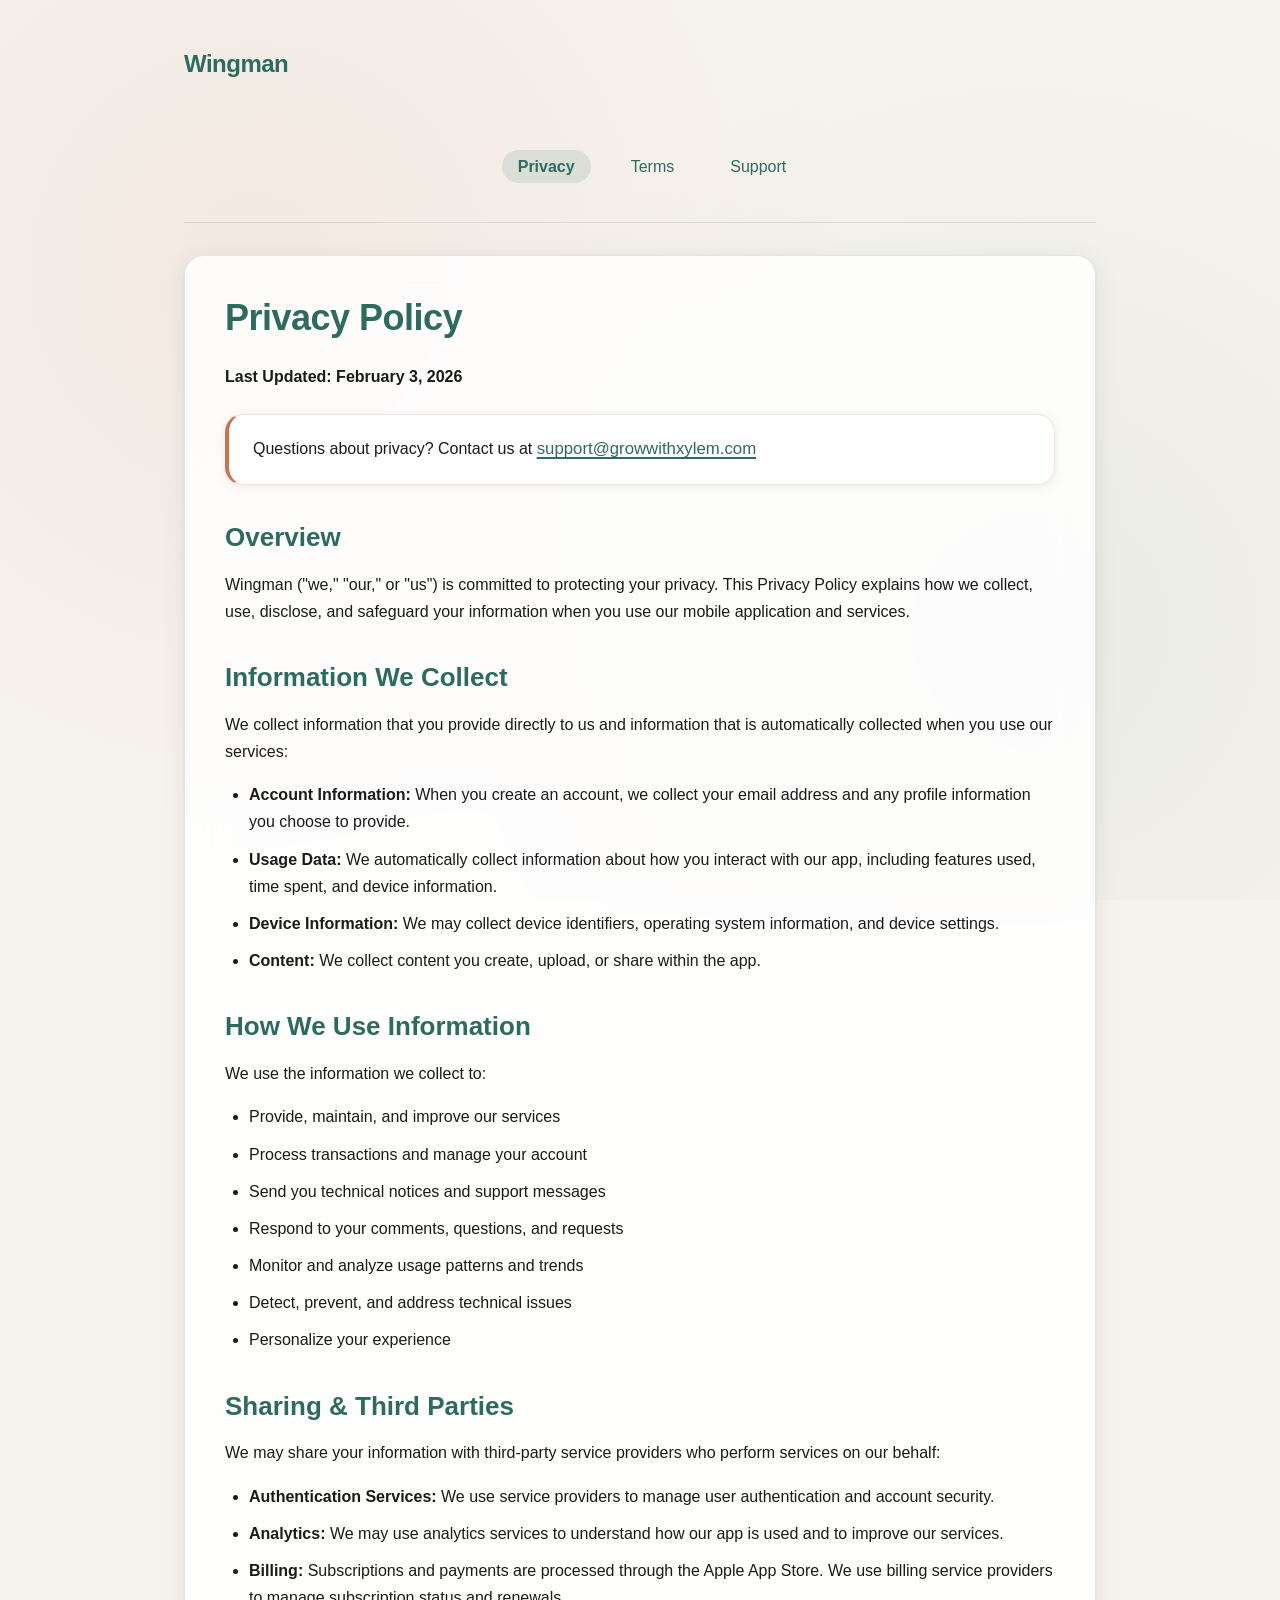
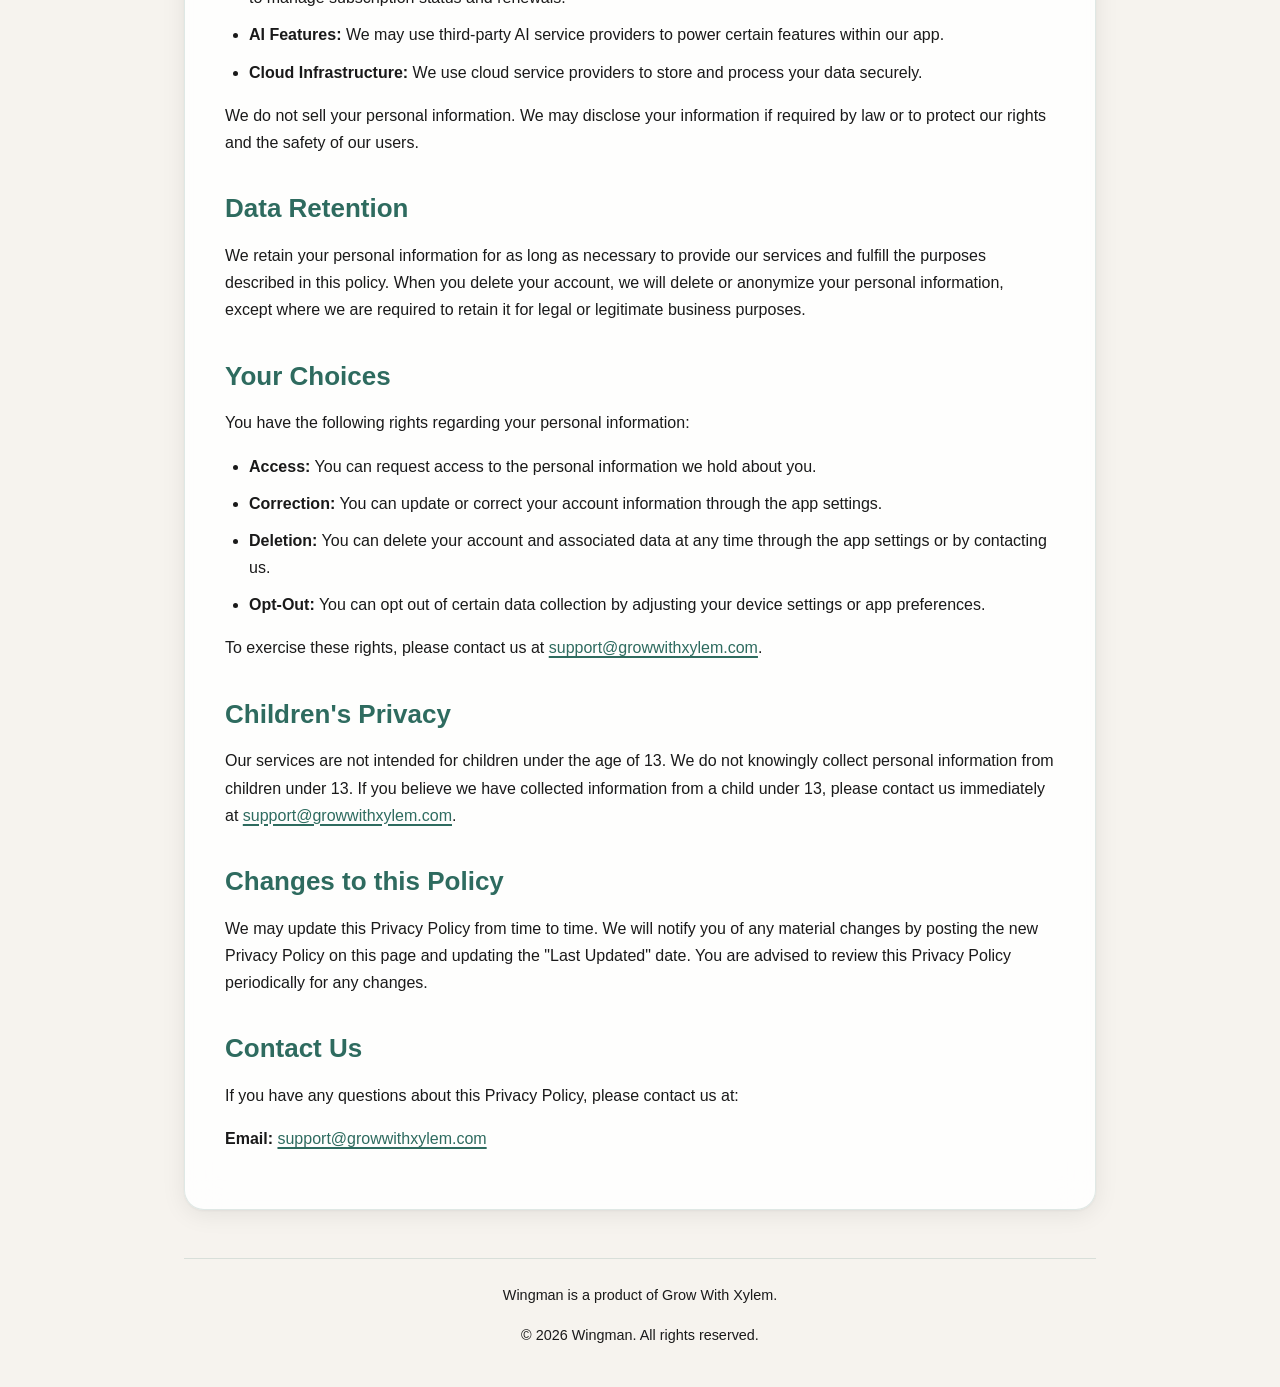
==== privacy.html @ 13e475b4 "Initial Wingman legal and support pages" ====
<!DOCTYPE html>
<html lang="en">
<head>
    <meta charset="UTF-8">
    <meta name="viewport" content="width=device-width, initial-scale=1.0">
    <meta name="description" content="Wingman Privacy Policy - Learn how we collect, use, and protect your personal information when using our mobile application and services.">
    <title>Privacy Policy - Wingman</title>
    <link rel="stylesheet" href="styles.css">
</head>
<body>
    <div class="wrap">
        <header>
            <div class="wingman-mark">Wingman</div>
        </header>

        <nav>
            <ul>
                <li><a href="privacy.html" class="current">Privacy</a></li>
                <li><a href="terms.html">Terms</a></li>
                <li><a href="support.html">Support</a></li>
            </ul>
        </nav>

        <main>
            <h1>Privacy Policy</h1>
            <p><strong>Last Updated: February 3, 2026</strong></p>

            <div class="support-email">
                <p>Questions about privacy? Contact us at <a href="mailto:support@growwithxylem.com">support@growwithxylem.com</a></p>
            </div>

            <h2>Overview</h2>
            <p>Wingman ("we," "our," or "us") is committed to protecting your privacy. This Privacy Policy explains how we collect, use, disclose, and safeguard your information when you use our mobile application and services.</p>

            <h2>Information We Collect</h2>
            <p>We collect information that you provide directly to us and information that is automatically collected when you use our services:</p>
            <ul>
                <li><strong>Account Information:</strong> When you create an account, we collect your email address and any profile information you choose to provide.</li>
                <li><strong>Usage Data:</strong> We automatically collect information about how you interact with our app, including features used, time spent, and device information.</li>
                <li><strong>Device Information:</strong> We may collect device identifiers, operating system information, and device settings.</li>
                <li><strong>Content:</strong> We collect content you create, upload, or share within the app.</li>
            </ul>

            <h2>How We Use Information</h2>
            <p>We use the information we collect to:</p>
            <ul>
                <li>Provide, maintain, and improve our services</li>
                <li>Process transactions and manage your account</li>
                <li>Send you technical notices and support messages</li>
                <li>Respond to your comments, questions, and requests</li>
                <li>Monitor and analyze usage patterns and trends</li>
                <li>Detect, prevent, and address technical issues</li>
                <li>Personalize your experience</li>
            </ul>

            <h2>Sharing & Third Parties</h2>
            <p>We may share your information with third-party service providers who perform services on our behalf:</p>
            <ul>
                <li><strong>Authentication Services:</strong> We use service providers to manage user authentication and account security.</li>
                <li><strong>Analytics:</strong> We may use analytics services to understand how our app is used and to improve our services.</li>
                <li><strong>Billing:</strong> Subscriptions and payments are processed through the Apple App Store. We use billing service providers to manage subscription status and renewals.</li>
                <li><strong>AI Features:</strong> We may use third-party AI service providers to power certain features within our app.</li>
                <li><strong>Cloud Infrastructure:</strong> We use cloud service providers to store and process your data securely.</li>
            </ul>
            <p>We do not sell your personal information. We may disclose your information if required by law or to protect our rights and the safety of our users.</p>

            <h2>Data Retention</h2>
            <p>We retain your personal information for as long as necessary to provide our services and fulfill the purposes described in this policy. When you delete your account, we will delete or anonymize your personal information, except where we are required to retain it for legal or legitimate business purposes.</p>

            <h2>Your Choices</h2>
            <p>You have the following rights regarding your personal information:</p>
            <ul>
                <li><strong>Access:</strong> You can request access to the personal information we hold about you.</li>
                <li><strong>Correction:</strong> You can update or correct your account information through the app settings.</li>
                <li><strong>Deletion:</strong> You can delete your account and associated data at any time through the app settings or by contacting us.</li>
                <li><strong>Opt-Out:</strong> You can opt out of certain data collection by adjusting your device settings or app preferences.</li>
            </ul>
            <p>To exercise these rights, please contact us at <a href="mailto:support@growwithxylem.com">support@growwithxylem.com</a>.</p>

            <h2>Children's Privacy</h2>
            <p>Our services are not intended for children under the age of 13. We do not knowingly collect personal information from children under 13. If you believe we have collected information from a child under 13, please contact us immediately at <a href="mailto:support@growwithxylem.com">support@growwithxylem.com</a>.</p>

            <h2>Changes to this Policy</h2>
            <p>We may update this Privacy Policy from time to time. We will notify you of any material changes by posting the new Privacy Policy on this page and updating the "Last Updated" date. You are advised to review this Privacy Policy periodically for any changes.</p>

            <h2>Contact Us</h2>
            <p>If you have any questions about this Privacy Policy, please contact us at:</p>
            <p><strong>Email:</strong> <a href="mailto:support@growwithxylem.com">support@growwithxylem.com</a></p>
        </main>

        <footer>
            <p>Wingman is a product of Grow With Xylem.</p>
            <p>© 2026 Wingman. All rights reserved.</p>
        </footer>
    </div>
</body>
</html>
---- styles.css ----
/* Wingman "Quiet Confidence" Branding */

/* Design Tokens */
:root {
    --bg-warm: #F6F3EE;
    --primary: #2E6B5F;
    --accent: #C9744E;
    --text-dark: #1A1A1A;
    --text-muted: #5A5A5A;
    --border-subtle: rgba(46, 107, 95, 0.15);
    --shadow-subtle: rgba(0, 0, 0, 0.08);
    --shadow-medium: rgba(0, 0, 0, 0.12);
}

* {
    margin: 0;
    padding: 0;
    box-sizing: border-box;
}

body {
    font-family: -apple-system, BlinkMacSystemFont, 'Segoe UI', Roboto, Oxygen, Ubuntu, Cantarell, sans-serif;
    line-height: 1.7;
    color: var(--text-dark);
    background-color: var(--bg-warm);
    font-size: 16px;
    min-height: 100vh;
    /* Soft radial gradient background */
    background-image: 
        radial-gradient(circle at 20% 30%, rgba(201, 116, 78, 0.08) 0%, transparent 50%),
        radial-gradient(circle at 80% 70%, rgba(46, 107, 95, 0.06) 0%, transparent 50%);
    background-attachment: fixed;
}

.wrap {
    max-width: 960px;
    margin: 0 auto;
    padding: 24px;
}

/* Header with Wingman mark */
header {
    margin-bottom: 32px;
    padding: 20px 0;
}

.wingman-mark {
    display: inline-block;
    font-size: 24px;
    font-weight: 600;
    color: var(--primary);
    letter-spacing: -0.5px;
    text-decoration: none;
}

.wingman-mark:hover {
    color: var(--accent);
    transition: color 0.2s ease;
}

/* Navigation */
nav {
    margin-bottom: 32px;
    padding: 16px 0;
    border-bottom: 1px solid var(--border-subtle);
}

nav ul {
    list-style: none;
    display: flex;
    flex-wrap: wrap;
    gap: 24px;
    justify-content: center;
}

nav a {
    color: var(--primary);
    text-decoration: none;
    font-weight: 500;
    padding: 8px 16px;
    border-radius: 18px;
    transition: all 0.2s ease;
    position: relative;
}

nav a:hover {
    background-color: rgba(46, 107, 95, 0.08);
    color: var(--accent);
}

nav a:focus-visible {
    outline: 2px solid var(--primary);
    outline-offset: 2px;
    background-color: rgba(46, 107, 95, 0.1);
}

nav a:active {
    background-color: rgba(46, 107, 95, 0.12);
}

nav a.current {
    background-color: rgba(46, 107, 95, 0.12);
    color: var(--primary);
    font-weight: 600;
}

/* Main panel card surface */
main {
    background: rgba(255, 255, 255, 0.85);
    backdrop-filter: blur(20px);
    -webkit-backdrop-filter: blur(20px);
    border: 1px solid var(--border-subtle);
    border-radius: 20px;
    padding: 40px;
    box-shadow: 
        0 4px 24px var(--shadow-subtle),
        0 1px 3px rgba(0, 0, 0, 0.05);
    margin-bottom: 32px;
}

/* Typography */
h1 {
    font-size: 2.25em;
    margin-bottom: 24px;
    color: var(--primary);
    font-weight: 600;
    line-height: 1.2;
    letter-spacing: -0.5px;
}

h2 {
    font-size: 1.625em;
    margin-top: 36px;
    margin-bottom: 16px;
    color: var(--primary);
    font-weight: 600;
    line-height: 1.3;
}

h3 {
    font-size: 1.25em;
    margin-top: 24px;
    margin-bottom: 12px;
    color: var(--text-dark);
    font-weight: 600;
    line-height: 1.4;
}

p {
    margin-bottom: 16px;
    color: var(--text-dark);
    line-height: 1.7;
}

ul, ol {
    margin-left: 24px;
    margin-bottom: 16px;
    color: var(--text-dark);
}

li {
    margin-bottom: 10px;
    line-height: 1.7;
}

strong {
    color: var(--text-dark);
    font-weight: 600;
}

/* Links */
a {
    color: var(--primary);
    text-decoration: underline;
    text-decoration-thickness: 1.5px;
    text-underline-offset: 3px;
    transition: all 0.2s ease;
}

a:hover {
    color: var(--accent);
    text-decoration-thickness: 2px;
}

a:focus-visible {
    outline: 2px solid var(--primary);
    outline-offset: 3px;
    border-radius: 4px;
    background-color: rgba(46, 107, 95, 0.1);
    text-decoration: none;
}

a:active {
    color: #1e4a3f;
}

/* Prominent button links */
.link-button {
    display: inline-block;
    padding: 16px 32px;
    background: rgba(255, 255, 255, 0.9);
    backdrop-filter: blur(10px);
    -webkit-backdrop-filter: blur(10px);
    border: 2px solid var(--primary);
    border-radius: 18px;
    color: var(--primary);
    text-decoration: none;
    font-weight: 600;
    font-size: 1.1em;
    transition: all 0.2s ease;
    box-shadow: 0 2px 8px var(--shadow-subtle);
    text-align: center;
    min-width: 200px;
}

.link-button:hover {
    background: var(--primary);
    color: #fff;
    border-color: var(--primary);
    box-shadow: 0 4px 16px rgba(46, 107, 95, 0.2);
    transform: translateY(-2px);
}

.link-button:focus-visible {
    outline: 3px solid var(--primary);
    outline-offset: 3px;
    background: rgba(46, 107, 95, 0.1);
}

.link-button:active {
    transform: translateY(0);
    box-shadow: 0 2px 8px var(--shadow-subtle);
}

.button-group {
    display: flex;
    flex-direction: column;
    gap: 16px;
    margin: 32px 0;
}

@media (min-width: 600px) {
    .button-group {
        flex-direction: row;
        flex-wrap: wrap;
        justify-content: center;
    }
    
    .link-button {
        flex: 1;
        min-width: 180px;
        max-width: 280px;
    }
}

/* Callout box for important notes */
.callout,
.support-email {
    background: rgba(255, 255, 255, 0.9);
    backdrop-filter: blur(10px);
    -webkit-backdrop-filter: blur(10px);
    border: 1px solid rgba(201, 116, 78, 0.2);
    border-left: 4px solid var(--accent);
    border-radius: 18px;
    padding: 20px 24px;
    margin: 24px 0;
    box-shadow: 0 2px 12px var(--shadow-subtle);
}

.callout p,
.support-email p {
    margin-bottom: 8px;
}

.callout p:last-child,
.support-email p:last-child {
    margin-bottom: 0;
}

.callout a,
.support-email a {
    font-weight: 500;
    font-size: 1.05em;
}

.callout a:focus-visible,
.support-email a:focus-visible {
    outline: 2px solid var(--accent);
    outline-offset: 2px;
    background-color: rgba(201, 116, 78, 0.1);
    display: inline-block;
    padding: 2px 4px;
    border-radius: 4px;
}

/* Footer */
footer {
    margin-top: 48px;
    padding-top: 24px;
    border-top: 1px solid var(--border-subtle);
    text-align: center;
    color: var(--text-muted);
    font-size: 0.9em;
}

/* Skip link for accessibility */
.skip-link {
    position: absolute;
    top: -40px;
    left: 0;
    background: var(--primary);
    color: #fff;
    padding: 8px 16px;
    text-decoration: none;
    border-radius: 4px;
    z-index: 100;
    font-weight: 500;
}

.skip-link:focus {
    top: 0;
}

/* Responsive design */
@media (max-width: 768px) {
    .wrap {
        padding: 16px;
    }
    
    main {
        padding: 24px;
        border-radius: 18px;
    }
    
    h1 {
        font-size: 1.875em;
    }
    
    h2 {
        font-size: 1.5em;
        margin-top: 28px;
    }
    
    nav ul {
        flex-direction: column;
        gap: 12px;
        text-align: center;
    }
    
    nav a {
        display: block;
        padding: 10px 16px;
    }
}

@media (max-width: 480px) {
    main {
        padding: 20px;
        border-radius: 16px;
    }
    
    h1 {
        font-size: 1.625em;
    }
    
    h2 {
        font-size: 1.375em;
    }
    
    .callout,
    .support-email {
        padding: 16px 20px;
        border-radius: 16px;
    }
}

/* Print styles */
@media print {
    body {
        background: #fff;
        background-image: none;
    }
    
    main {
        background: #fff;
        backdrop-filter: none;
        border: 1px solid #ddd;
        box-shadow: none;
        page-break-inside: avoid;
    }
    
    nav {
        display: none;
    }
    
    footer {
        border-top: 1px solid #ddd;
    }
    
    a {
        color: #000;
        text-decoration: underline;
    }
    
    a[href^="http"]:after {
        content: " (" attr(href) ")";
        font-size: 0.9em;
        color: #666;
    }
    
    .callout,
    .support-email {
        background: #f9f9f9;
        border: 1px solid #ddd;
        page-break-inside: avoid;
    }
}

/* Fallback for browsers without backdrop-filter support */
@supports not (backdrop-filter: blur(20px)) {
    main {
        background: rgba(255, 255, 255, 0.95);
    }
    
    .callout,
    .support-email {
        background: rgba(255, 255, 255, 0.95);
    }
}
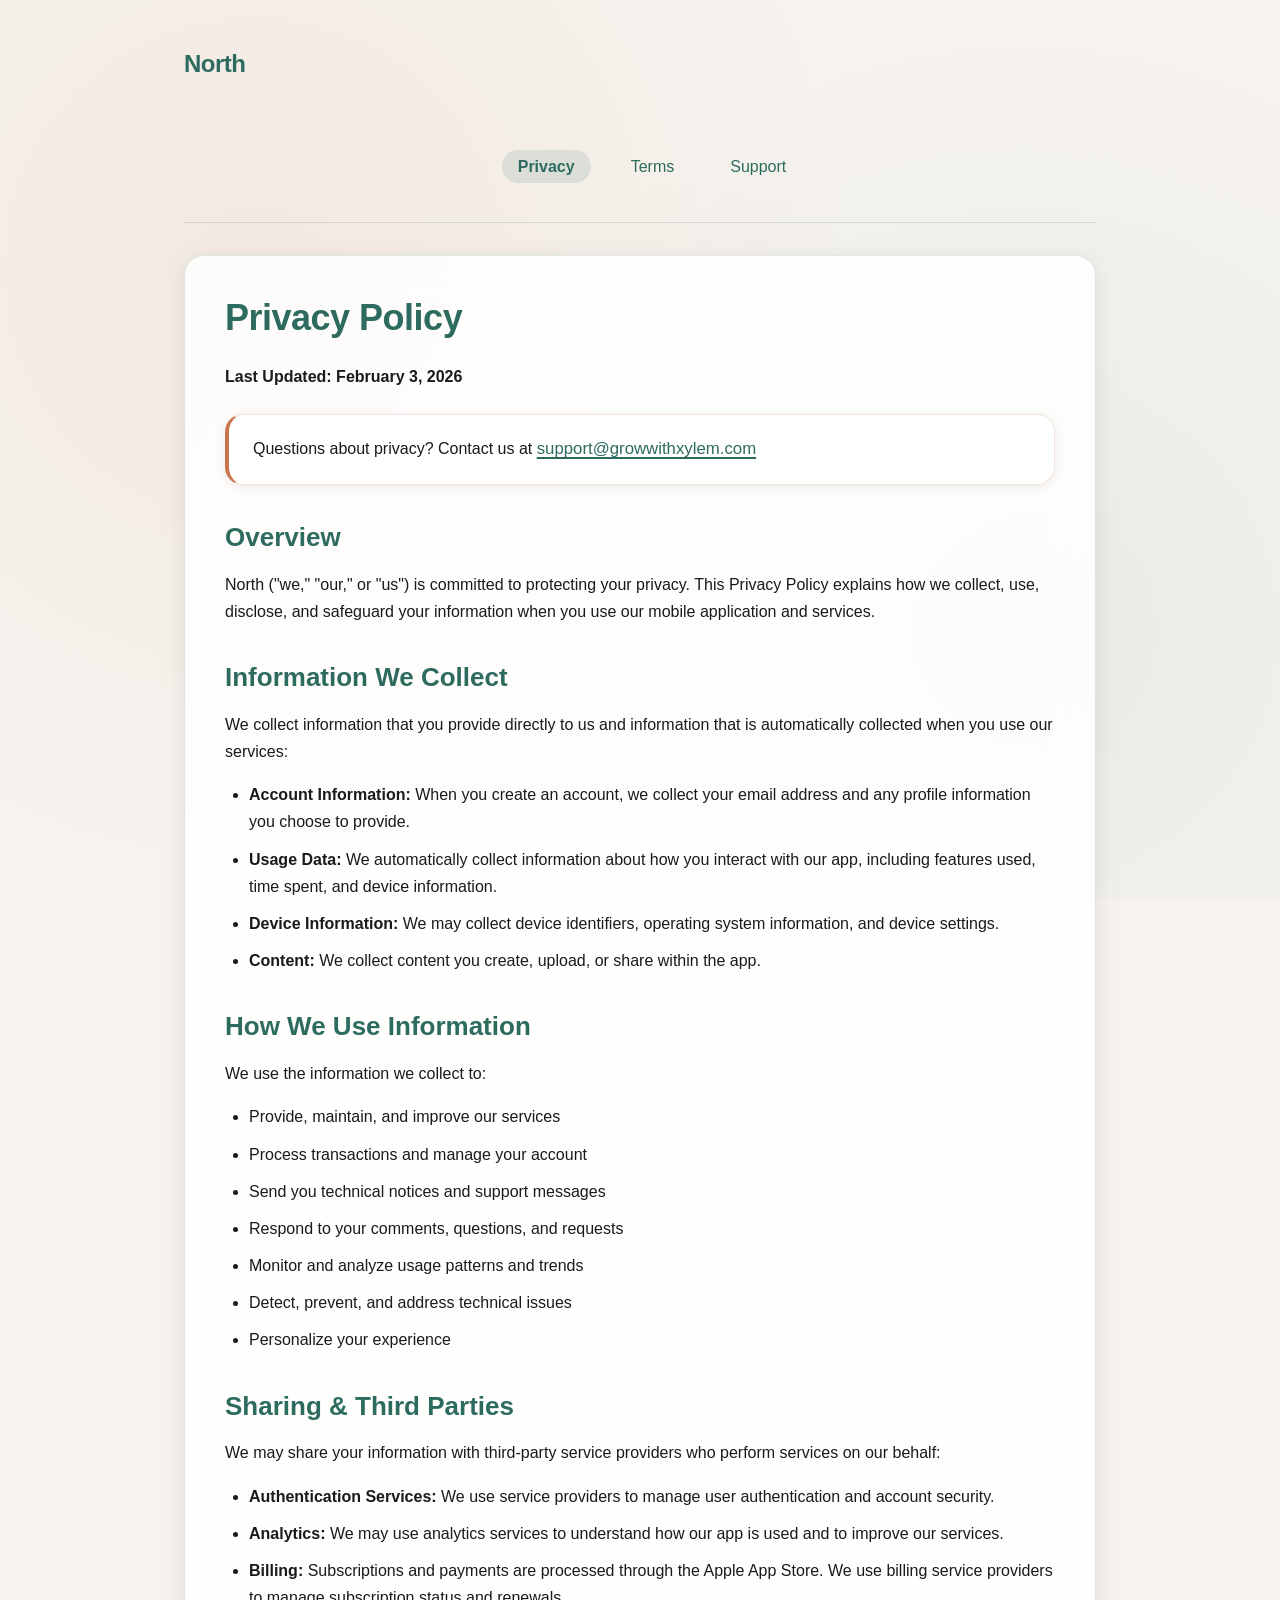
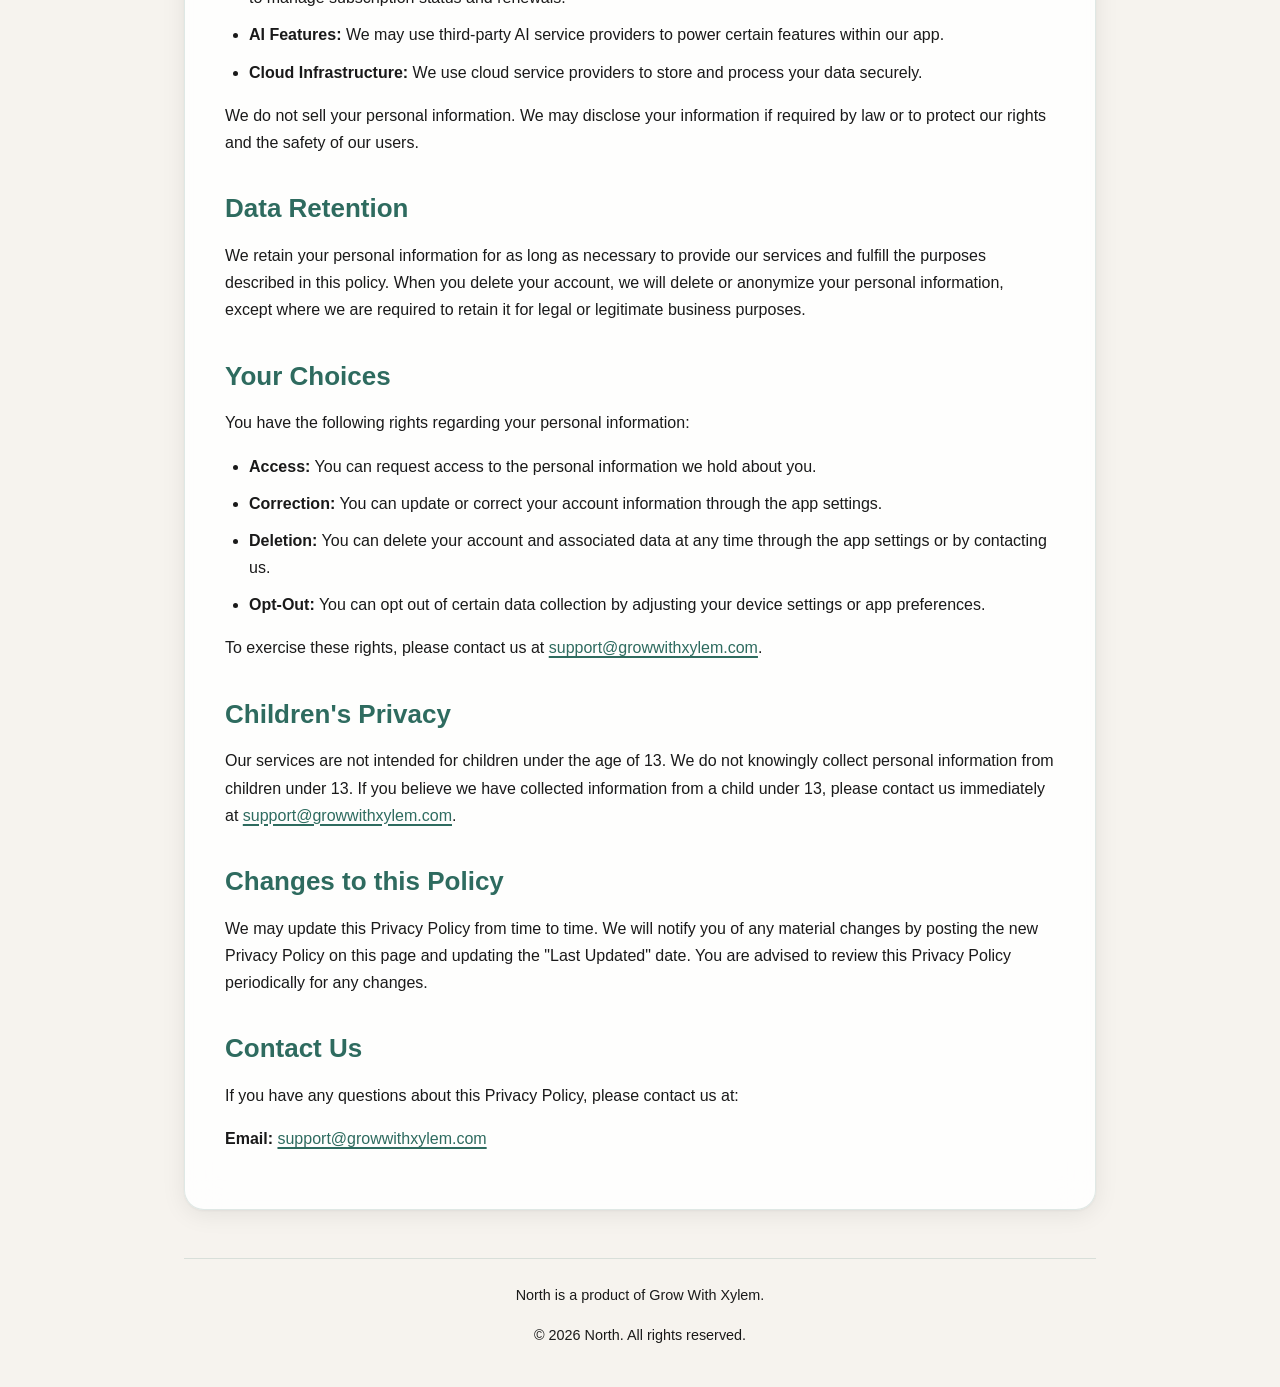
==== commit acf32d08: "Initial North legal pages" ====
--- a/privacy.html
+++ b/privacy.html
@@ -3,14 +3,14 @@
 <head>
     <meta charset="UTF-8">
     <meta name="viewport" content="width=device-width, initial-scale=1.0">
-    <meta name="description" content="Wingman Privacy Policy - Learn how we collect, use, and protect your personal information when using our mobile application and services.">
-    <title>Privacy Policy - Wingman</title>
+    <meta name="description" content="North Privacy Policy - Learn how we collect, use, and protect your personal information when using our mobile application and services.">
+    <title>Privacy Policy - North</title>
     <link rel="stylesheet" href="styles.css">
 </head>
 <body>
     <div class="wrap">
         <header>
-            <div class="wingman-mark">Wingman</div>
+            <div class="north-mark">North</div>
         </header>
 
         <nav>
@@ -30,7 +30,7 @@
             </div>
 
             <h2>Overview</h2>
-            <p>Wingman ("we," "our," or "us") is committed to protecting your privacy. This Privacy Policy explains how we collect, use, disclose, and safeguard your information when you use our mobile application and services.</p>
+            <p>North ("we," "our," or "us") is committed to protecting your privacy. This Privacy Policy explains how we collect, use, disclose, and safeguard your information when you use our mobile application and services.</p>
 
             <h2>Information We Collect</h2>
             <p>We collect information that you provide directly to us and information that is automatically collected when you use our services:</p>
@@ -89,8 +89,8 @@
         </main>
 
         <footer>
-            <p>Wingman is a product of Grow With Xylem.</p>
-            <p>© 2026 Wingman. All rights reserved.</p>
+            <p>North is a product of Grow With Xylem.</p>
+            <p>© 2026 North. All rights reserved.</p>
         </footer>
     </div>
 </body>
--- a/styles.css
+++ b/styles.css
@@ -1,4 +1,4 @@
-/* Wingman "Quiet Confidence" Branding */
+/* North "Quiet Confidence" Branding */
 
 /* Design Tokens */
 :root {
@@ -38,13 +38,13 @@
     padding: 24px;
 }
 
-/* Header with Wingman mark */
+/* Header with North mark */
 header {
     margin-bottom: 32px;
     padding: 20px 0;
 }
 
-.wingman-mark {
+.north-mark {
     display: inline-block;
     font-size: 24px;
     font-weight: 600;
@@ -53,7 +53,7 @@
     text-decoration: none;
 }
 
-.wingman-mark:hover {
+.north-mark:hover {
     color: var(--accent);
     transition: color 0.2s ease;
 }
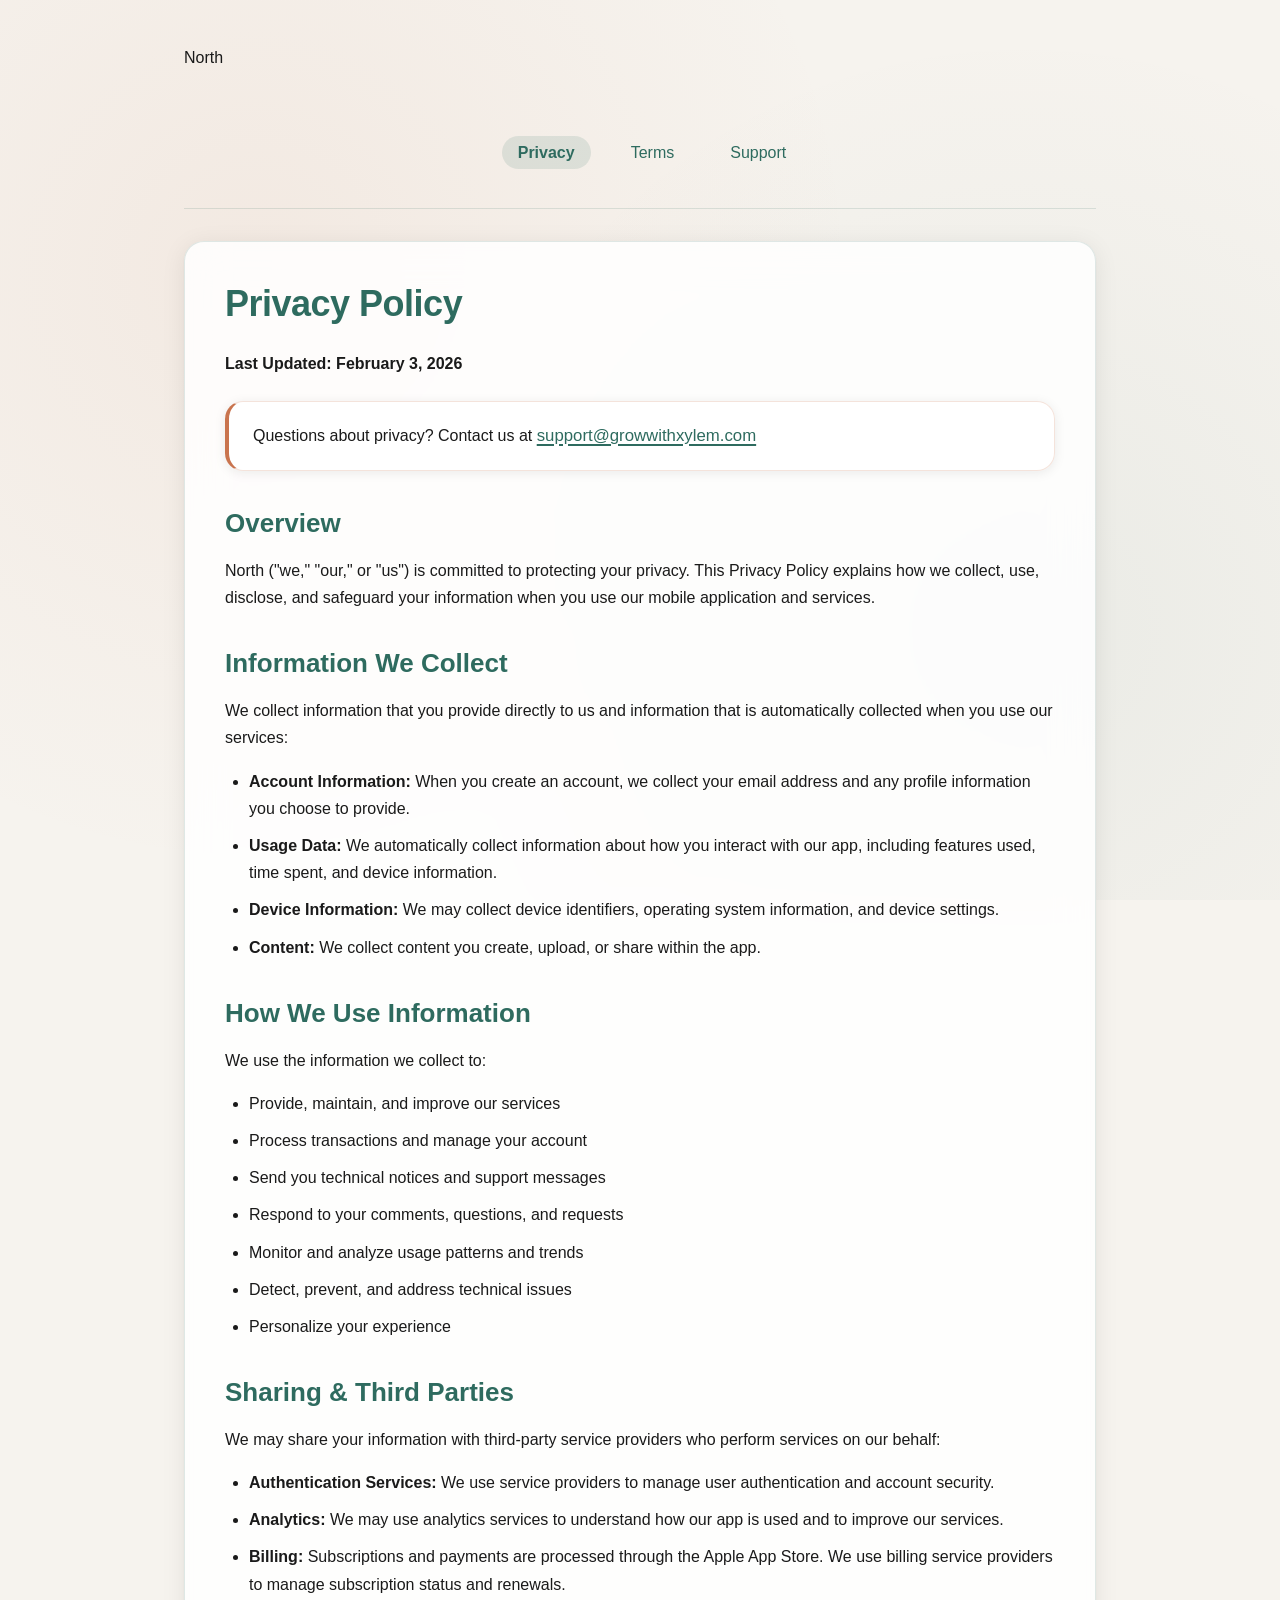
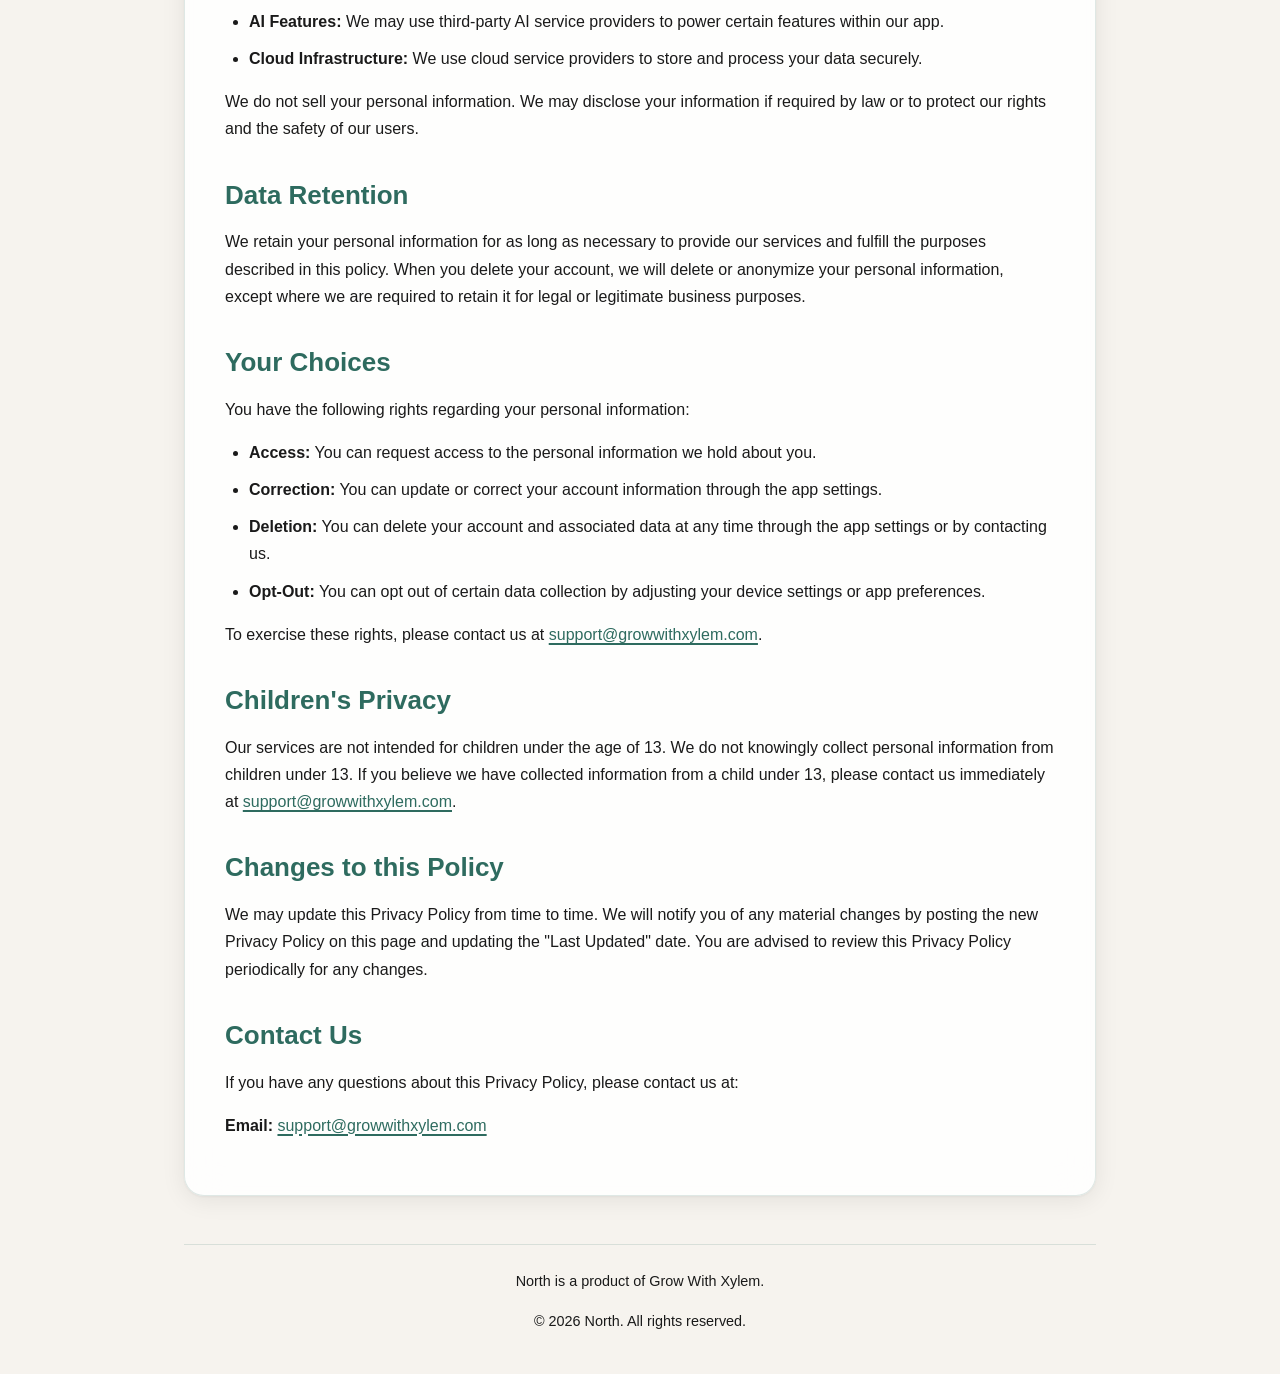
==== commit f7dcd658: "Update legal pages for App Store submission (privacy, terms, support)" ====
--- a/privacy.html
+++ b/privacy.html
@@ -10,7 +10,7 @@
 <body>
     <div class="wrap">
         <header>
-            <div class="north-mark">North</div>
+            <div class="wingman-mark">North</div>
         </header>
 
         <nav>
